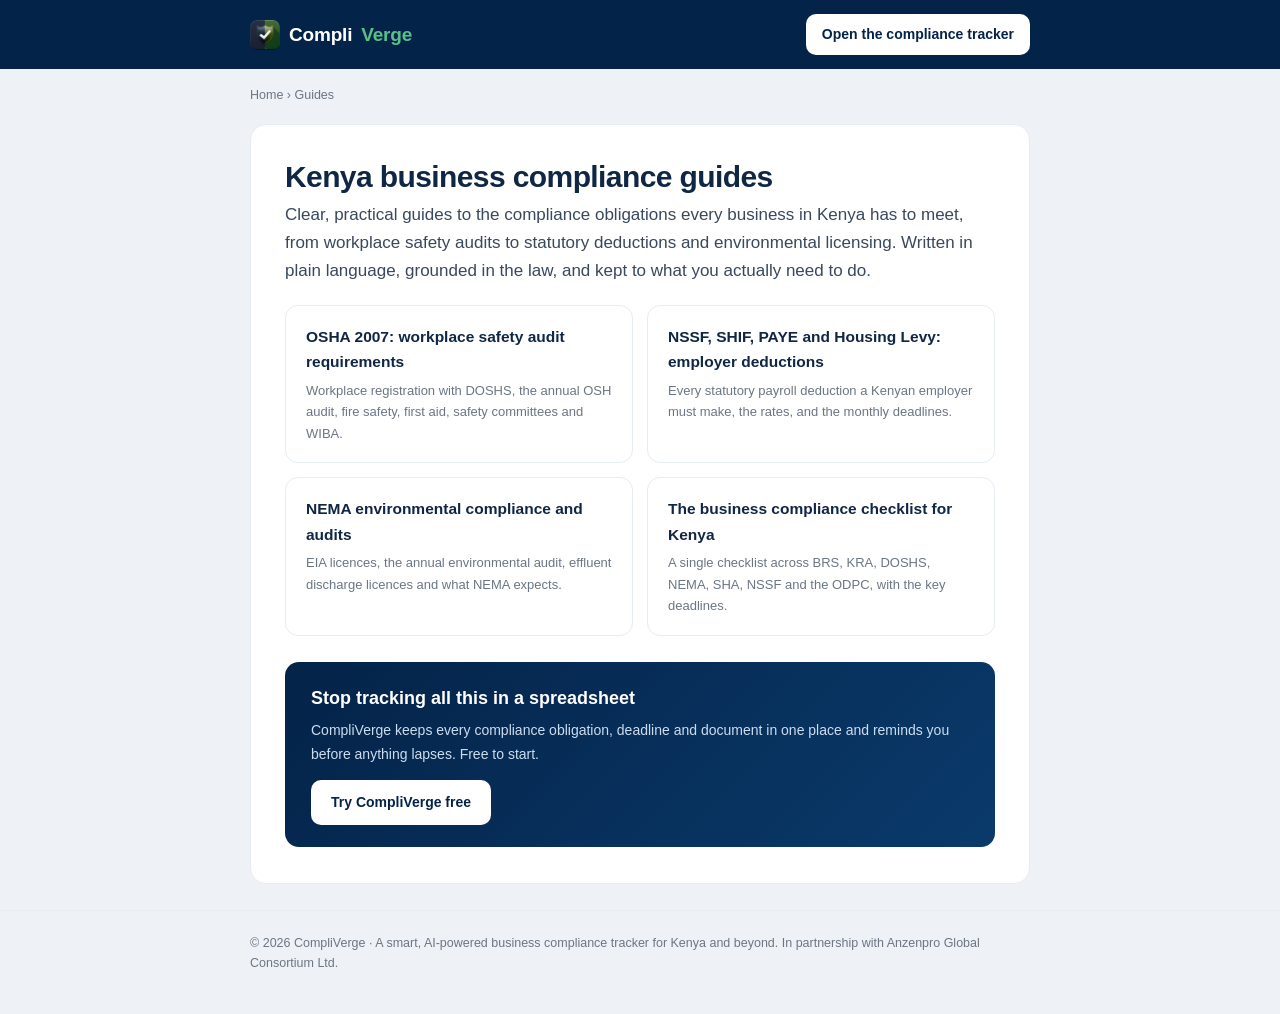
==== guides/index.html @ d0da2233 "Add SEO compliance guides hub and 5 content pages - New /guides/ hub + 4 keyword-targeted guide page" ====
<!doctype html>
<html lang="en">
<head>
<meta charset="utf-8">
<meta name="viewport" content="width=device-width, initial-scale=1">
<title>Kenya Business Compliance Guides | CompliVerge</title>
<meta name="description" content="Plain-language guides to business compliance in Kenya: OSHA 2007 safety audits, NSSF, SHIF and PAYE statutory deductions, NEMA environmental compliance, and a full business compliance checklist.">
<meta name="keywords" content="business compliance Kenya, compliance requirements Kenya, statutory compliance Kenya, OSHA 2007, NSSF SHIF PAYE, NEMA compliance, compliance checklist Kenya">
<link rel="canonical" href="https://compliverge.com/guides/">
<meta name="robots" content="index,follow">
<meta property="og:type" content="website">
<meta property="og:title" content="Kenya Business Compliance Guides | CompliVerge">
<meta property="og:description" content="Plain-language guides to staying compliant in Kenya: safety audits, statutory deductions, environmental compliance and more.">
<meta property="og:url" content="https://compliverge.com/guides/">
<meta property="og:site_name" content="CompliVerge">
<link rel="icon" href="/logo.png">
<link rel="stylesheet" href="/guides/guide.css">
<script type="application/ld+json">
{"@context":"https://schema.org","@type":"CollectionPage","name":"Kenya Business Compliance Guides","url":"https://compliverge.com/guides/","description":"Plain-language guides to business compliance in Kenya.","publisher":{"@type":"Organization","name":"CompliVerge","url":"https://compliverge.com/"},"breadcrumb":{"@type":"BreadcrumbList","itemListElement":[{"@type":"ListItem","position":1,"name":"Home","item":"https://compliverge.com/"},{"@type":"ListItem","position":2,"name":"Guides","item":"https://compliverge.com/guides/"}]}}
</script>
</head>
<body>
<header class="site"><div class="wrap">
  <a class="brand" href="https://compliverge.com/"><img src="/logo.png" alt="CompliVerge" width="30" height="30">Compli<span class="g">Verge</span></a>
  <a class="cta" href="https://compliverge.com/">Open the compliance tracker</a>
</div></header>

<div class="wrap">
  <nav class="crumb"><a href="https://compliverge.com/">Home</a> › Guides</nav>
  <article>
    <h1>Kenya business compliance guides</h1>
    <p class="lede">Clear, practical guides to the compliance obligations every business in Kenya has to meet, from workplace safety audits to statutory deductions and environmental licensing. Written in plain language, grounded in the law, and kept to what you actually need to do.</p>

    <div class="guide-grid">
      <a class="guide-card" href="/guides/osha-2007-audit-requirements-kenya.html">
        <div class="t">OSHA 2007: workplace safety audit requirements</div>
        <div class="d">Workplace registration with DOSHS, the annual OSH audit, fire safety, first aid, safety committees and WIBA.</div>
      </a>
      <a class="guide-card" href="/guides/nssf-shif-paye-employer-obligations-kenya.html">
        <div class="t">NSSF, SHIF, PAYE and Housing Levy: employer deductions</div>
        <div class="d">Every statutory payroll deduction a Kenyan employer must make, the rates, and the monthly deadlines.</div>
      </a>
      <a class="guide-card" href="/guides/nema-environmental-compliance-kenya.html">
        <div class="t">NEMA environmental compliance and audits</div>
        <div class="d">EIA licences, the annual environmental audit, effluent discharge licences and what NEMA expects.</div>
      </a>
      <a class="guide-card" href="/guides/business-compliance-checklist-kenya.html">
        <div class="t">The business compliance checklist for Kenya</div>
        <div class="d">A single checklist across BRS, KRA, DOSHS, NEMA, SHA, NSSF and the ODPC, with the key deadlines.</div>
      </a>
    </div>

    <div class="cta-box">
      <h3>Stop tracking all this in a spreadsheet</h3>
      <p>CompliVerge keeps every compliance obligation, deadline and document in one place and reminds you before anything lapses. Free to start.</p>
      <a href="https://compliverge.com/">Try CompliVerge free</a>
    </div>
  </article>
</div>

<footer class="site"><div class="wrap">
  &copy; 2026 CompliVerge · A smart, AI-powered <a href="https://compliverge.com/">business compliance tracker</a> for Kenya and beyond. In partnership with <a href="https://anzenproglobal.com" rel="noopener">Anzenpro Global Consortium Ltd</a>.
</div></footer>
</body>
</html>
---- guides/guide.css ----
/* CompliVerge guides, shared styles */
:root{--navy:#042348;--burgundy:#6c0a1b;--green:#1f7a4d;--ink:#0f2744;--ink-2:#39485c;--ink-3:#6b7684;--line:#e6ecf3;--bg:#eef1f5;--card:#ffffff}
*{box-sizing:border-box}
html,body{margin:0;max-width:100%;overflow-x:hidden}
body{font-family:-apple-system,"Segoe UI",Roboto,Helvetica,Arial,sans-serif;color:var(--ink-2);background:var(--bg);line-height:1.65;font-size:16px}
a{color:var(--navy);text-decoration:none}
a:hover{text-decoration:underline}
.wrap{max-width:820px;margin:0 auto;padding:0 20px}
header.site{background:var(--navy);padding:14px 0}
header.site .wrap{display:flex;align-items:center;justify-content:space-between;gap:12px}
.brand{display:flex;align-items:center;gap:9px;color:#fff;font-weight:700;font-size:19px;letter-spacing:-.01em}
.brand .g{color:#59c08a}
.brand img{width:30px;height:30px;border-radius:7px}
header.site a.cta{background:#fff;color:var(--navy);font-weight:600;font-size:14px;padding:9px 16px;border-radius:10px;white-space:nowrap}
header.site a.cta:hover{text-decoration:none;opacity:.92}
nav.crumb{font-size:12.5px;color:var(--ink-3);padding:16px 0 0}
nav.crumb a{color:var(--ink-3)}
article{background:var(--card);border:1px solid var(--line);border-radius:16px;padding:30px 34px;margin:18px 0 26px}
article h1{font-size:30px;line-height:1.2;color:var(--ink);margin:4px 0 6px;letter-spacing:-.02em}
article .lede{font-size:17px;color:var(--ink-2);margin:0 0 20px}
article h2{font-size:21px;color:var(--ink);margin:30px 0 10px;letter-spacing:-.01em}
article h3{font-size:16px;color:var(--navy);margin:20px 0 6px}
article p{margin:10px 0}
article ul,article ol{margin:10px 0;padding-left:22px}
article li{margin:6px 0}
.meta{font-size:12.5px;color:var(--ink-3);margin-bottom:18px}
table{width:100%;border-collapse:collapse;margin:16px 0;font-size:14px}
th,td{text-align:left;padding:9px 12px;border-bottom:1px solid var(--line);vertical-align:top}
th{color:var(--ink);font-weight:600;background:#f7f9fc}
.note{background:#f6f8fb;border-left:3px solid var(--navy);padding:12px 15px;border-radius:8px;font-size:14px;margin:18px 0}
.cta-box{background:linear-gradient(135deg,#042348,#0a3a6b);color:#fff;border-radius:14px;padding:22px 26px;margin:26px 0 6px}
.cta-box h3{color:#fff;margin:0 0 6px;font-size:18px}
.cta-box p{color:#cdddf0;margin:0 0 14px;font-size:14px}
.cta-box a{display:inline-block;background:#fff;color:var(--navy);font-weight:600;padding:11px 20px;border-radius:10px;font-size:14px}
.cta-box a:hover{text-decoration:none;opacity:.92}
.related{margin:22px 0}
.related a{display:block;padding:8px 0;border-bottom:1px solid var(--line);font-weight:500}
footer.site{border-top:1px solid var(--line);padding:22px 0 40px;font-size:12.5px;color:var(--ink-3)}
footer.site a{color:var(--ink-3)}
.guide-grid{display:grid;grid-template-columns:repeat(2,1fr);gap:14px;margin:18px 0}
.guide-card{display:block;background:var(--card);border:1px solid var(--line);border-radius:13px;padding:18px 20px}
.guide-card:hover{box-shadow:0 6px 20px rgba(4,35,72,.08);text-decoration:none}
.guide-card .t{font-weight:600;color:var(--ink);font-size:15.5px}
.guide-card .d{font-size:13px;color:var(--ink-3);margin-top:5px}
@media(max-width:620px){
  article{padding:22px 20px}
  article h1{font-size:25px}
  .guide-grid{grid-template-columns:1fr}
  header.site .wrap{flex-wrap:wrap}
}
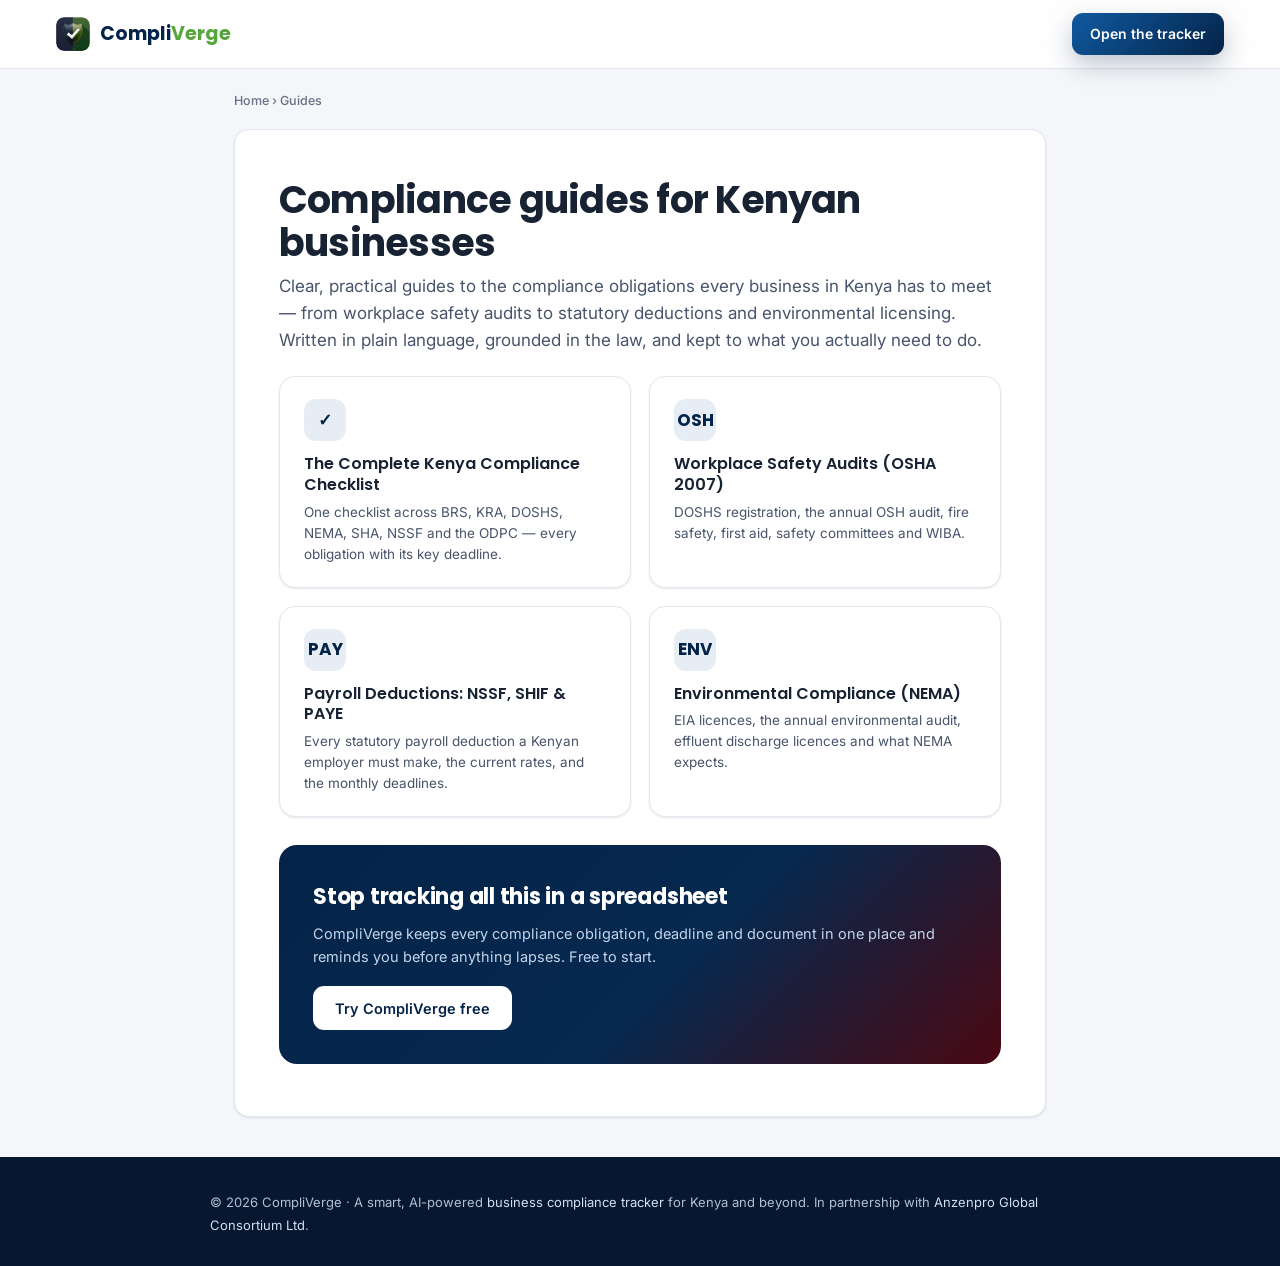
==== commit 7dbd8e20: "Restyle guides to match CompliVerge's design system + cleaner names - guide.css rebuilt on the app's" ====
--- a/guides/index.html
+++ b/guides/index.html
@@ -20,33 +20,37 @@
 </script>
 </head>
 <body>
-<header class="site"><div class="wrap">
-  <a class="brand" href="https://compliverge.com/"><img src="/logo.png" alt="CompliVerge" width="30" height="30">Compli<span class="g">Verge</span></a>
-  <a class="cta" href="https://compliverge.com/">Open the compliance tracker</a>
-</div></header>
+<header class="site">
+  <a class="brand" href="https://compliverge.com/"><img src="/logo.png" alt="CompliVerge"><b>Compli<span class="a">Verge</span></b></a>
+  <a class="cta" href="https://compliverge.com/">Open the tracker</a>
+</header>
 
 <div class="wrap">
   <nav class="crumb"><a href="https://compliverge.com/">Home</a> › Guides</nav>
   <article>
-    <h1>Kenya business compliance guides</h1>
-    <p class="lede">Clear, practical guides to the compliance obligations every business in Kenya has to meet, from workplace safety audits to statutory deductions and environmental licensing. Written in plain language, grounded in the law, and kept to what you actually need to do.</p>
+    <h1>Compliance guides for Kenyan businesses</h1>
+    <p class="lede">Clear, practical guides to the compliance obligations every business in Kenya has to meet — from workplace safety audits to statutory deductions and environmental licensing. Written in plain language, grounded in the law, and kept to what you actually need to do.</p>
 
     <div class="guide-grid">
+      <a class="guide-card" href="/guides/business-compliance-checklist-kenya.html">
+        <div class="ic">✓</div>
+        <div class="t">The Complete Kenya Compliance Checklist</div>
+        <div class="d">One checklist across BRS, KRA, DOSHS, NEMA, SHA, NSSF and the ODPC — every obligation with its key deadline.</div>
+      </a>
       <a class="guide-card" href="/guides/osha-2007-audit-requirements-kenya.html">
-        <div class="t">OSHA 2007: workplace safety audit requirements</div>
-        <div class="d">Workplace registration with DOSHS, the annual OSH audit, fire safety, first aid, safety committees and WIBA.</div>
+        <div class="ic">OSH</div>
+        <div class="t">Workplace Safety Audits (OSHA 2007)</div>
+        <div class="d">DOSHS registration, the annual OSH audit, fire safety, first aid, safety committees and WIBA.</div>
       </a>
       <a class="guide-card" href="/guides/nssf-shif-paye-employer-obligations-kenya.html">
-        <div class="t">NSSF, SHIF, PAYE and Housing Levy: employer deductions</div>
-        <div class="d">Every statutory payroll deduction a Kenyan employer must make, the rates, and the monthly deadlines.</div>
+        <div class="ic">PAY</div>
+        <div class="t">Payroll Deductions: NSSF, SHIF &amp; PAYE</div>
+        <div class="d">Every statutory payroll deduction a Kenyan employer must make, the current rates, and the monthly deadlines.</div>
       </a>
       <a class="guide-card" href="/guides/nema-environmental-compliance-kenya.html">
-        <div class="t">NEMA environmental compliance and audits</div>
+        <div class="ic">ENV</div>
+        <div class="t">Environmental Compliance (NEMA)</div>
         <div class="d">EIA licences, the annual environmental audit, effluent discharge licences and what NEMA expects.</div>
-      </a>
-      <a class="guide-card" href="/guides/business-compliance-checklist-kenya.html">
-        <div class="t">The business compliance checklist for Kenya</div>
-        <div class="d">A single checklist across BRS, KRA, DOSHS, NEMA, SHA, NSSF and the ODPC, with the key deadlines.</div>
       </a>
     </div>
 
--- a/guides/guide.css
+++ b/guides/guide.css
@@ -1,50 +1,91 @@
-/* CompliVerge guides, shared styles */
-:root{--navy:#042348;--burgundy:#6c0a1b;--green:#1f7a4d;--ink:#0f2744;--ink-2:#39485c;--ink-3:#6b7684;--line:#e6ecf3;--bg:#eef1f5;--card:#ffffff}
-*{box-sizing:border-box}
-html,body{margin:0;max-width:100%;overflow-x:hidden}
-body{font-family:-apple-system,"Segoe UI",Roboto,Helvetica,Arial,sans-serif;color:var(--ink-2);background:var(--bg);line-height:1.65;font-size:16px}
-a{color:var(--navy);text-decoration:none}
+@import url('https://fonts.googleapis.com/css2?family=Poppins:wght@400;500;600;700&family=Inter:wght@400;500;600;700&display=swap');
+
+/* CompliVerge guides — shares the app's design system */
+:root{
+  --navy:#042348;--navy-line:#0a3a6b;--navy-bright:#0f5aa0;
+  --brand:#042348;--brand-bright:#0f5aa0;--brand-soft:#E7EDF4;
+  --burgundy:#6c0a1b;--green:#57a53d;
+  --ink:#172233;--ink-2:#48546b;--ink-3:#667085;
+  --canvas:#F5F6F9;--white:#FFFFFF;--line:#E2E7EF;
+  --shadow-sm:0 1px 2px rgba(4,35,72,.06),0 1px 3px rgba(4,35,72,.05);
+  --shadow-md:0 4px 12px rgba(4,35,72,.09),0 2px 6px rgba(4,35,72,.05);
+  --shadow-lg:0 18px 44px rgba(4,35,72,.18),0 6px 16px rgba(4,35,72,.09);
+  --radius:15px;--radius-sm:11px;
+}
+*{box-sizing:border-box;margin:0;padding:0}
+html,body{max-width:100%;overflow-x:hidden}
+body{font-family:'Inter',system-ui,sans-serif;color:var(--ink);background:var(--canvas);-webkit-font-smoothing:antialiased;font-size:15px;line-height:1.6}
+h1,h2,h3,h4{font-family:'Poppins',sans-serif;font-weight:600;letter-spacing:-.011em;color:var(--ink)}
+a{color:var(--navy-bright);text-decoration:none}
 a:hover{text-decoration:underline}
-.wrap{max-width:820px;margin:0 auto;padding:0 20px}
-header.site{background:var(--navy);padding:14px 0}
-header.site .wrap{display:flex;align-items:center;justify-content:space-between;gap:12px}
-.brand{display:flex;align-items:center;gap:9px;color:#fff;font-weight:700;font-size:19px;letter-spacing:-.01em}
-.brand .g{color:#59c08a}
-.brand img{width:30px;height:30px;border-radius:7px}
-header.site a.cta{background:#fff;color:var(--navy);font-weight:600;font-size:14px;padding:9px 16px;border-radius:10px;white-space:nowrap}
-header.site a.cta:hover{text-decoration:none;opacity:.92}
-nav.crumb{font-size:12.5px;color:var(--ink-3);padding:16px 0 0}
+
+/* Nav — mirrors the app's .lp-nav */
+header.site{position:sticky;top:0;z-index:20;display:flex;align-items:center;justify-content:space-between;gap:16px;padding:13px clamp(16px,5vw,56px);background:rgba(255,255,255,.88);backdrop-filter:blur(12px);-webkit-backdrop-filter:blur(12px);border-bottom:1px solid var(--line)}
+header.site .brand{display:flex;align-items:center;gap:10px}
+header.site .brand img{width:34px;height:34px;border-radius:8px}
+header.site .brand b{font-family:'Poppins';font-size:19px;font-weight:700;color:var(--navy)}
+header.site .brand b .a{color:var(--green)}
+header.site a.cta{display:inline-flex;align-items:center;height:42px;padding:0 18px;border-radius:var(--radius-sm);font-weight:600;font-size:14px;background:linear-gradient(135deg,#0f5aa0,#042348);color:#fff;box-shadow:0 10px 24px rgba(4,35,72,.25);transition:.18s;white-space:nowrap}
+header.site a.cta:hover{transform:translateY(-2px);text-decoration:none}
+
+.wrap{max-width:860px;margin:0 auto;padding:0 clamp(16px,5vw,24px)}
+
+nav.crumb{font-size:12.5px;color:var(--ink-3);padding:22px 0 0;font-weight:500}
 nav.crumb a{color:var(--ink-3)}
-article{background:var(--card);border:1px solid var(--line);border-radius:16px;padding:30px 34px;margin:18px 0 26px}
-article h1{font-size:30px;line-height:1.2;color:var(--ink);margin:4px 0 6px;letter-spacing:-.02em}
-article .lede{font-size:17px;color:var(--ink-2);margin:0 0 20px}
-article h2{font-size:21px;color:var(--ink);margin:30px 0 10px;letter-spacing:-.01em}
-article h3{font-size:16px;color:var(--navy);margin:20px 0 6px}
-article p{margin:10px 0}
-article ul,article ol{margin:10px 0;padding-left:22px}
+nav.crumb a:hover{color:var(--navy)}
+
+/* Article card */
+article{background:var(--white);border:1px solid var(--line);border-radius:var(--radius);padding:clamp(26px,4vw,44px);margin:18px 0 30px;box-shadow:var(--shadow-sm)}
+article h1{font-family:'Poppins';font-weight:700;font-size:clamp(27px,4vw,38px);line-height:1.14;letter-spacing:-.02em;color:var(--ink);margin:4px 0 8px}
+article .lede{font-size:17px;color:var(--ink-2);line-height:1.6;margin:0 0 22px}
+article h2{font-family:'Poppins';font-weight:600;font-size:21px;color:var(--ink);margin:32px 0 10px}
+article h3{font-family:'Poppins';font-weight:600;font-size:16px;color:var(--navy);margin:20px 0 6px}
+article p{margin:11px 0;color:var(--ink-2)}
+article strong{color:var(--ink);font-weight:600}
+article ul,article ol{margin:11px 0;padding-left:22px;color:var(--ink-2)}
 article li{margin:6px 0}
-.meta{font-size:12.5px;color:var(--ink-3);margin-bottom:18px}
-table{width:100%;border-collapse:collapse;margin:16px 0;font-size:14px}
-th,td{text-align:left;padding:9px 12px;border-bottom:1px solid var(--line);vertical-align:top}
-th{color:var(--ink);font-weight:600;background:#f7f9fc}
-.note{background:#f6f8fb;border-left:3px solid var(--navy);padding:12px 15px;border-radius:8px;font-size:14px;margin:18px 0}
-.cta-box{background:linear-gradient(135deg,#042348,#0a3a6b);color:#fff;border-radius:14px;padding:22px 26px;margin:26px 0 6px}
-.cta-box h3{color:#fff;margin:0 0 6px;font-size:18px}
-.cta-box p{color:#cdddf0;margin:0 0 14px;font-size:14px}
-.cta-box a{display:inline-block;background:#fff;color:var(--navy);font-weight:600;padding:11px 20px;border-radius:10px;font-size:14px}
-.cta-box a:hover{text-decoration:none;opacity:.92}
-.related{margin:22px 0}
-.related a{display:block;padding:8px 0;border-bottom:1px solid var(--line);font-weight:500}
-footer.site{border-top:1px solid var(--line);padding:22px 0 40px;font-size:12.5px;color:var(--ink-3)}
-footer.site a{color:var(--ink-3)}
-.guide-grid{display:grid;grid-template-columns:repeat(2,1fr);gap:14px;margin:18px 0}
-.guide-card{display:block;background:var(--card);border:1px solid var(--line);border-radius:13px;padding:18px 20px}
-.guide-card:hover{box-shadow:0 6px 20px rgba(4,35,72,.08);text-decoration:none}
-.guide-card .t{font-weight:600;color:var(--ink);font-size:15.5px}
-.guide-card .d{font-size:13px;color:var(--ink-3);margin-top:5px}
-@media(max-width:620px){
+.meta{font-size:12.5px;color:var(--ink-3);margin:0 0 20px;line-height:1.5}
+
+/* Tables */
+table{width:100%;border-collapse:separate;border-spacing:0;margin:18px 0;font-size:14px;border:1px solid var(--line);border-radius:12px;overflow:hidden}
+th,td{text-align:left;padding:11px 14px;border-bottom:1px solid var(--line);vertical-align:top}
+th{font-family:'Poppins';color:var(--ink);font-weight:600;background:var(--brand-soft);font-size:13px}
+tr:last-child td{border-bottom:none}
+td{color:var(--ink-2)}
+
+/* Note callout */
+.note{background:var(--brand-soft);border-left:3px solid var(--navy);padding:13px 16px;border-radius:0 10px 10px 0;font-size:14px;color:var(--ink-2);margin:20px 0}
+
+/* CTA — mirrors the app's .lp-cta gradient */
+.cta-box{background:linear-gradient(135deg,#042348,#06294f 55%,#4a0812);border-radius:18px;padding:clamp(24px,4vw,34px);margin:28px 0 8px;color:#fff}
+.cta-box h3{font-family:'Poppins';font-weight:700;color:#fff;margin:0 0 8px;font-size:clamp(18px,2.4vw,22px)}
+.cta-box p{color:#c3d5ec;margin:0 0 18px;font-size:14.5px;line-height:1.6}
+.cta-box a{display:inline-flex;align-items:center;height:44px;padding:0 22px;background:#fff;color:var(--navy);font-weight:600;border-radius:var(--radius-sm);font-size:14.5px;transition:.18s}
+.cta-box a:hover{transform:translateY(-2px);text-decoration:none;box-shadow:0 10px 24px rgba(0,0,0,.2)}
+
+/* Related links */
+.related{margin:26px 0 4px}
+.related>strong{display:block;font-family:'Poppins';font-size:13px;color:var(--ink-3);letter-spacing:.03em;text-transform:uppercase;margin-bottom:8px}
+.related a{display:block;padding:11px 0;border-bottom:1px solid var(--line);font-weight:500;color:var(--navy);font-size:14.5px}
+.related a:last-child{border-bottom:none}
+.related a:hover{color:var(--navy-bright)}
+
+/* Hub grid — mirrors the app's .lp-feat cards */
+.guide-grid{display:grid;grid-template-columns:repeat(2,1fr);gap:18px;margin:22px 0 4px}
+.guide-card{display:block;background:var(--white);border:1px solid var(--line);border-radius:16px;padding:22px 24px;box-shadow:var(--shadow-sm);transition:.2s}
+.guide-card:hover{transform:translateY(-4px);box-shadow:var(--shadow-md);text-decoration:none}
+.guide-card .ic{width:42px;height:42px;border-radius:12px;display:grid;place-items:center;background:var(--brand-soft);color:var(--navy);font-family:'Poppins';font-weight:700;font-size:17px;margin-bottom:13px}
+.guide-card .t{font-family:'Poppins';font-weight:600;color:var(--ink);font-size:16px;line-height:1.3}
+.guide-card .d{font-size:13.5px;color:var(--ink-2);margin-top:6px;line-height:1.55}
+
+/* Footer — mirrors the app's .lp-foot */
+footer.site{background:#06182f;color:#aebfd6;padding:34px clamp(16px,5vw,56px) 30px;margin-top:40px;font-size:13px;line-height:1.7}
+footer.site .wrap{padding:0}
+footer.site a{color:#cfe0f5}
+footer.site a:hover{color:#fff}
+
+@media(max-width:640px){
+  .guide-grid{grid-template-columns:1fr}
   article{padding:22px 20px}
-  article h1{font-size:25px}
-  .guide-grid{grid-template-columns:1fr}
-  header.site .wrap{flex-wrap:wrap}
+  header.site a.cta{height:38px;padding:0 14px;font-size:13px}
 }
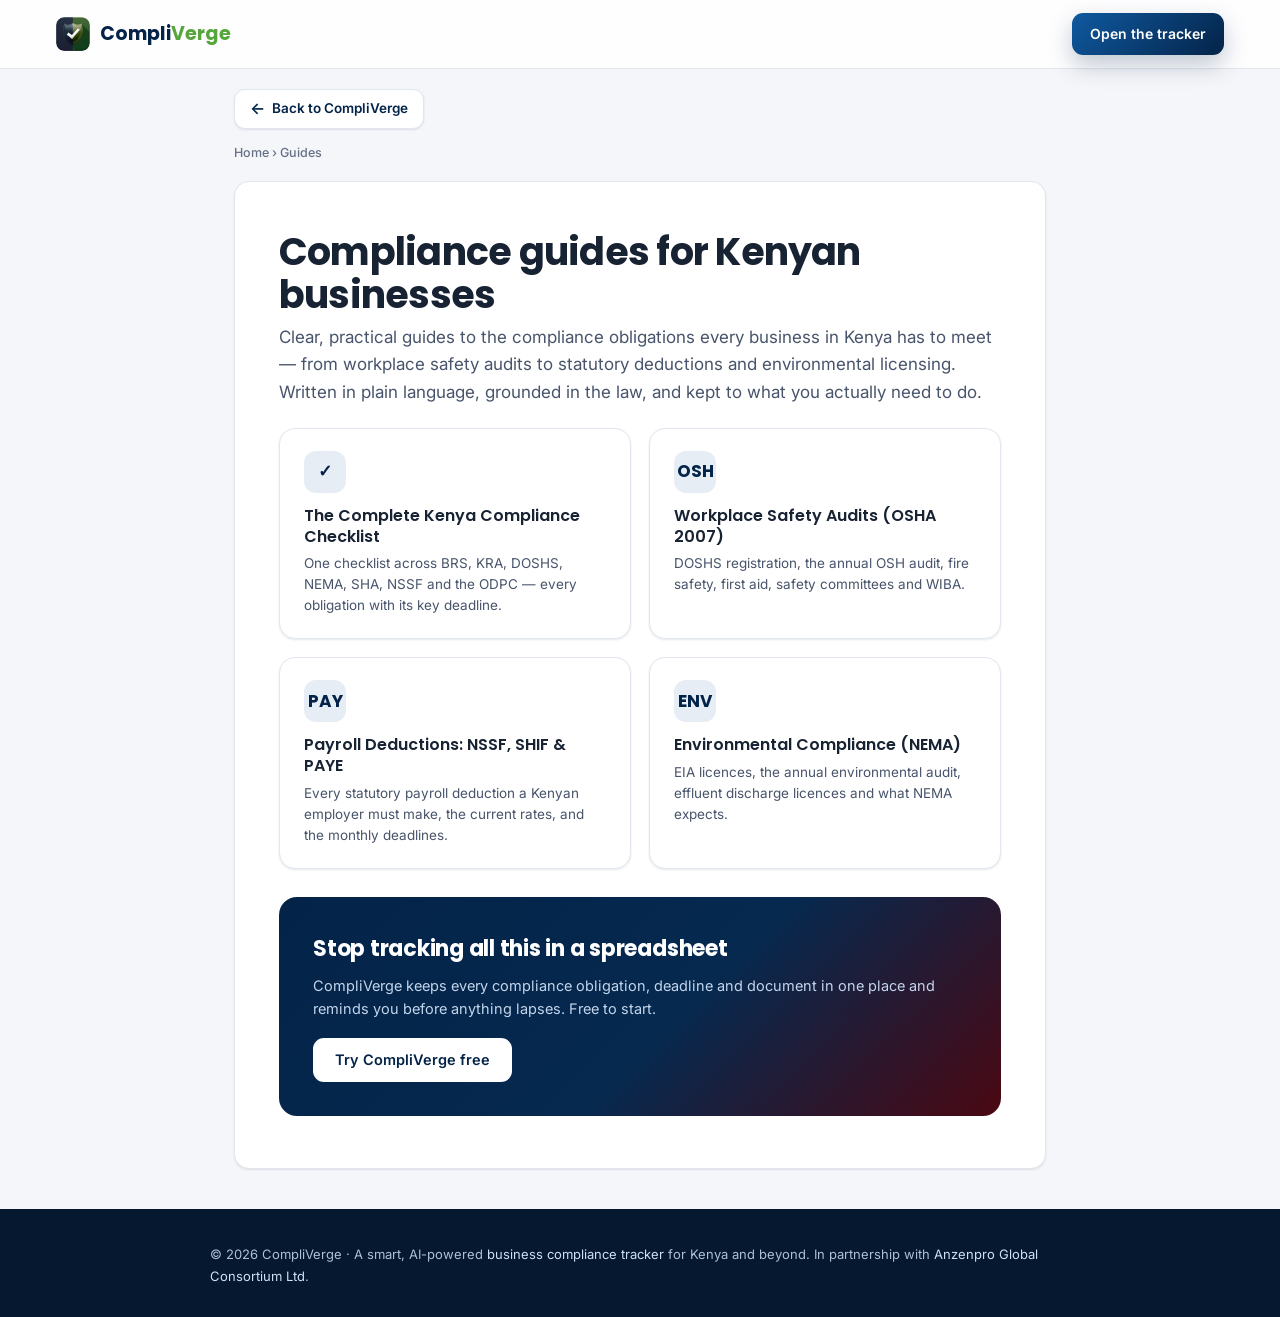
==== commit e2a91693: "Add "Back to CompliVerge" button to all guide pages - Styled back button at the top of every guide (" ====
--- a/guides/index.html
+++ b/guides/index.html
@@ -3,6 +3,7 @@
 <head>
 <meta charset="utf-8">
 <meta name="viewport" content="width=device-width, initial-scale=1">
+<script>(function(){try{var m=localStorage.getItem("cv-theme")||"auto";var d=m==="dark"||(m==="auto"&&window.matchMedia("(prefers-color-scheme:dark)").matches);var r=document.documentElement;r.classList.toggle("dark",d);r.style.colorScheme=d?"dark":"light";}catch(e){}})();</script>
 <title>Kenya Business Compliance Guides | CompliVerge</title>
 <meta name="description" content="Plain-language guides to business compliance in Kenya: OSHA 2007 safety audits, NSSF, SHIF and PAYE statutory deductions, NEMA environmental compliance, and a full business compliance checklist.">
 <meta name="keywords" content="business compliance Kenya, compliance requirements Kenya, statutory compliance Kenya, OSHA 2007, NSSF SHIF PAYE, NEMA compliance, compliance checklist Kenya">
@@ -26,6 +27,7 @@
 </header>
 
 <div class="wrap">
+  <a class="backlink" href="https://compliverge.com/"><span class="arw">←</span> Back to CompliVerge</a>
   <nav class="crumb"><a href="https://compliverge.com/">Home</a> › Guides</nav>
   <article>
     <h1>Compliance guides for Kenyan businesses</h1>
--- a/guides/guide.css
+++ b/guides/guide.css
@@ -30,7 +30,11 @@
 
 .wrap{max-width:860px;margin:0 auto;padding:0 clamp(16px,5vw,24px)}
 
+.backlink{display:inline-flex;align-items:center;gap:7px;margin:20px 0 0;font-size:13.5px;font-weight:600;color:var(--navy);background:var(--white);border:1px solid var(--line);padding:8px 15px;border-radius:var(--radius-sm);box-shadow:var(--shadow-sm);transition:.16s}
+.backlink:hover{border-color:var(--navy);text-decoration:none;transform:translateX(-3px)}
+.backlink .arw{font-size:16px;line-height:1;margin-top:-1px}
 nav.crumb{font-size:12.5px;color:var(--ink-3);padding:22px 0 0;font-weight:500}
+.backlink + nav.crumb{padding-top:14px}
 nav.crumb a{color:var(--ink-3)}
 nav.crumb a:hover{color:var(--navy)}
 
@@ -60,7 +64,7 @@
 .cta-box{background:linear-gradient(135deg,#042348,#06294f 55%,#4a0812);border-radius:18px;padding:clamp(24px,4vw,34px);margin:28px 0 8px;color:#fff}
 .cta-box h3{font-family:'Poppins';font-weight:700;color:#fff;margin:0 0 8px;font-size:clamp(18px,2.4vw,22px)}
 .cta-box p{color:#c3d5ec;margin:0 0 18px;font-size:14.5px;line-height:1.6}
-.cta-box a{display:inline-flex;align-items:center;height:44px;padding:0 22px;background:#fff;color:var(--navy);font-weight:600;border-radius:var(--radius-sm);font-size:14.5px;transition:.18s}
+.cta-box a{display:inline-flex;align-items:center;height:44px;padding:0 22px;background:#fff;color:#042348;font-weight:600;border-radius:var(--radius-sm);font-size:14.5px;transition:.18s}
 .cta-box a:hover{transform:translateY(-2px);text-decoration:none;box-shadow:0 10px 24px rgba(0,0,0,.2)}
 
 /* Related links */
@@ -84,6 +88,20 @@
 footer.site a{color:#cfe0f5}
 footer.site a:hover{color:#fff}
 
+/* Dark mode — mirrors the app; html.dark is set by the inline theme
+   script (saved theme, or the device/system setting when on auto). */
+:root{color-scheme:light}
+html.dark{
+  color-scheme:dark;
+  --navy:#d6e4f7;--brand:#d6e4f7;--navy-bright:#6fa9e8;--brand-bright:#6fa9e8;--navy-line:#30557f;
+  --brand-soft:#17263f;
+  --ink:#eaf0f8;--ink-2:#afbacd;--ink-3:#7f8ba0;
+  --canvas:#0a0e16;--white:#151c28;--line:#273243;
+  --shadow-sm:0 1px 2px rgba(0,0,0,.55);--shadow-md:0 8px 22px rgba(0,0,0,.6);--shadow-lg:0 24px 56px rgba(0,0,0,.72);
+}
+html.dark header.site{background:rgba(16,20,30,.9);border-bottom-color:var(--line)}
+html.dark article{box-shadow:var(--shadow-sm)}
+
 @media(max-width:640px){
   .guide-grid{grid-template-columns:1fr}
   article{padding:22px 20px}
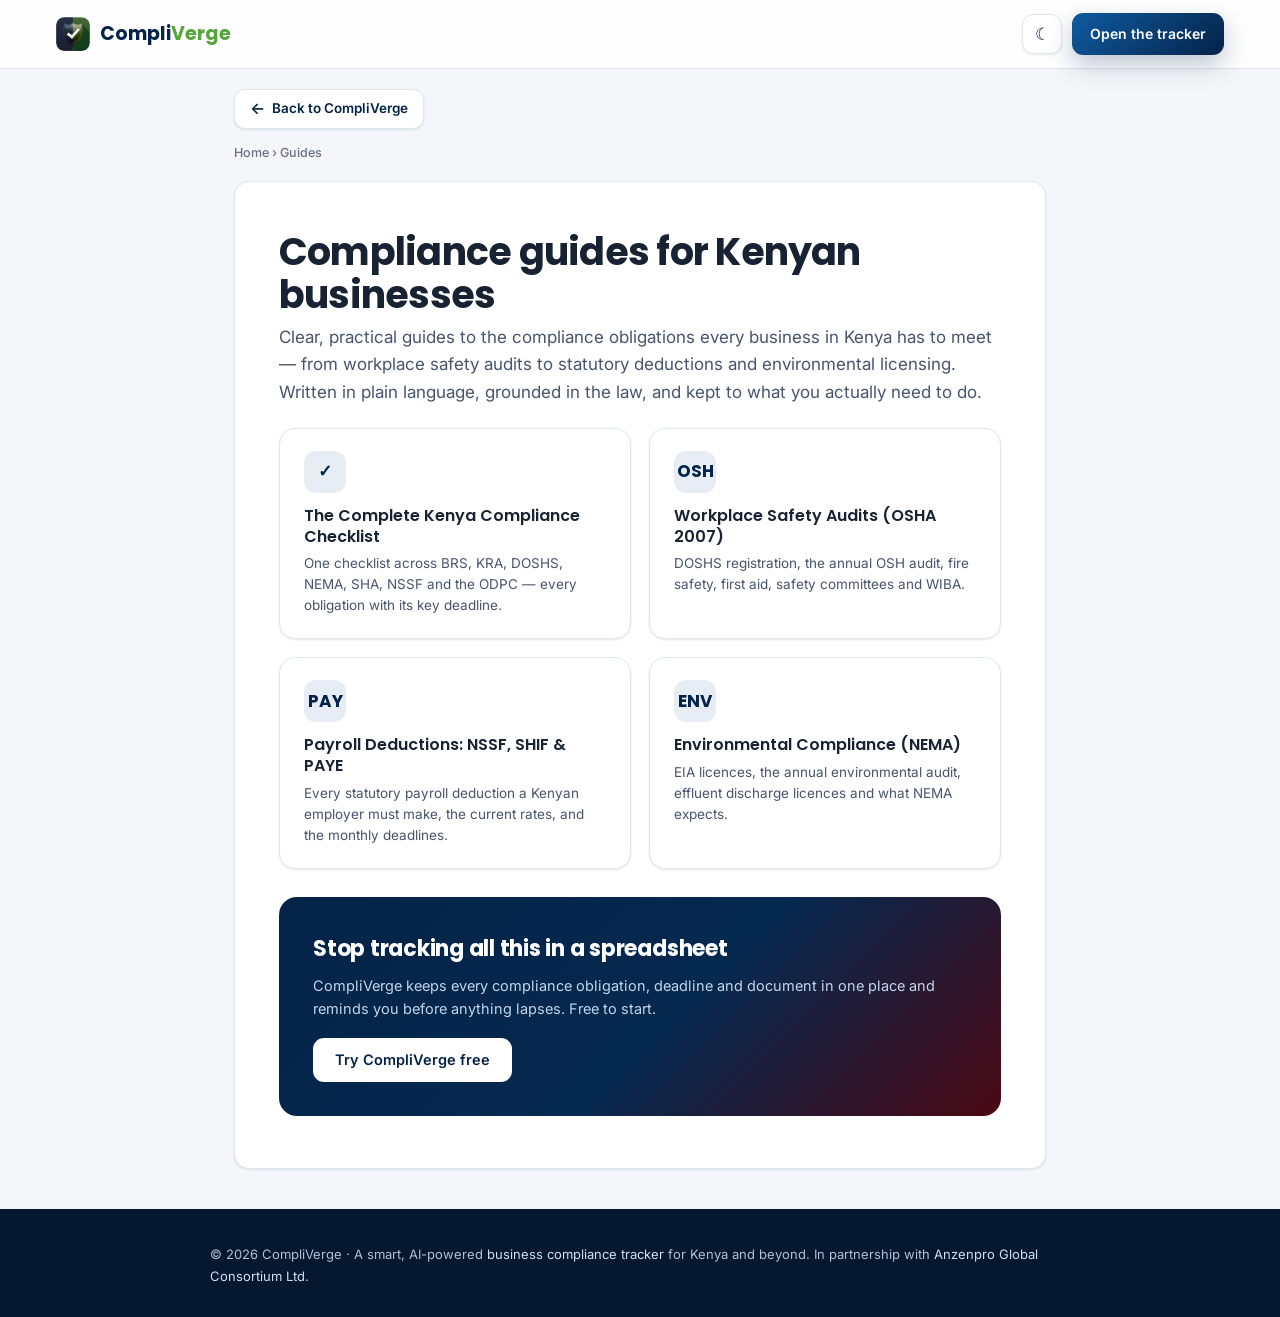
==== commit b6b18790: "Fix stale-CSS dark mode + add a theme toggle Root cause: the stylesheet link was unversioned, so bro" ====
--- a/guides/index.html
+++ b/guides/index.html
@@ -3,7 +3,7 @@
 <head>
 <meta charset="utf-8">
 <meta name="viewport" content="width=device-width, initial-scale=1">
-<script>(function(){try{var m=localStorage.getItem("cv-theme")||"auto";var d=m==="dark"||(m==="auto"&&window.matchMedia("(prefers-color-scheme:dark)").matches);var r=document.documentElement;r.classList.toggle("dark",d);r.style.colorScheme=d?"dark":"light";}catch(e){}})();</script>
+<script>(function(){try{var t=localStorage.getItem("cv-theme");var r=document.documentElement;if(t==="dark"){r.classList.add("cv-dark");r.style.colorScheme="dark";}else if(t==="light"){r.classList.add("cv-light");r.style.colorScheme="light";}}catch(e){}})();</script>
 <title>Kenya Business Compliance Guides | CompliVerge</title>
 <meta name="description" content="Plain-language guides to business compliance in Kenya: OSHA 2007 safety audits, NSSF, SHIF and PAYE statutory deductions, NEMA environmental compliance, and a full business compliance checklist.">
 <meta name="keywords" content="business compliance Kenya, compliance requirements Kenya, statutory compliance Kenya, OSHA 2007, NSSF SHIF PAYE, NEMA compliance, compliance checklist Kenya">
@@ -15,7 +15,7 @@
 <meta property="og:url" content="https://compliverge.com/guides/">
 <meta property="og:site_name" content="CompliVerge">
 <link rel="icon" href="/logo.png">
-<link rel="stylesheet" href="/guides/guide.css">
+<link rel="stylesheet" href="/guides/guide.css?v=5">
 <script type="application/ld+json">
 {"@context":"https://schema.org","@type":"CollectionPage","name":"Kenya Business Compliance Guides","url":"https://compliverge.com/guides/","description":"Plain-language guides to business compliance in Kenya.","publisher":{"@type":"Organization","name":"CompliVerge","url":"https://compliverge.com/"},"breadcrumb":{"@type":"BreadcrumbList","itemListElement":[{"@type":"ListItem","position":1,"name":"Home","item":"https://compliverge.com/"},{"@type":"ListItem","position":2,"name":"Guides","item":"https://compliverge.com/guides/"}]}}
 </script>
@@ -23,7 +23,7 @@
 <body>
 <header class="site">
   <a class="brand" href="https://compliverge.com/"><img src="/logo.png" alt="CompliVerge"><b>Compli<span class="a">Verge</span></b></a>
-  <a class="cta" href="https://compliverge.com/">Open the tracker</a>
+  <div class="header-cta"><button class="themetog" id="themeToggle" type="button" aria-label="Toggle dark mode" onclick="cvToggleTheme()">☾</button><a class="cta" href="https://compliverge.com/">Open the tracker</a></div>
 </header>
 
 <div class="wrap">
@@ -67,5 +67,12 @@
 <footer class="site"><div class="wrap">
   &copy; 2026 CompliVerge · A smart, AI-powered <a href="https://compliverge.com/">business compliance tracker</a> for Kenya and beyond. In partnership with <a href="https://anzenproglobal.com" rel="noopener">Anzenpro Global Consortium Ltd</a>.
 </div></footer>
+<script>
+function cvEffectiveDark(){var r=document.documentElement;return r.classList.contains('cv-dark')||(!r.classList.contains('cv-light')&&window.matchMedia('(prefers-color-scheme: dark)').matches);}
+function cvSyncToggle(){try{var b=document.getElementById('themeToggle');if(b)b.textContent=cvEffectiveDark()?'☀':'☾';}catch(e){}}
+function cvToggleTheme(){try{var r=document.documentElement,next=cvEffectiveDark()?'light':'dark';r.classList.remove('cv-dark','cv-light');r.classList.add(next==='dark'?'cv-dark':'cv-light');r.style.colorScheme=next;try{localStorage.setItem('cv-theme',next);}catch(e){}cvSyncToggle();}catch(e){}}
+cvSyncToggle();
+try{window.matchMedia('(prefers-color-scheme: dark)').addEventListener('change',cvSyncToggle);}catch(e){}
+</script>
 </body>
 </html>
--- a/guides/guide.css
+++ b/guides/guide.css
@@ -88,10 +88,23 @@
 footer.site a{color:#cfe0f5}
 footer.site a:hover{color:#fff}
 
-/* Dark mode — mirrors the app; html.dark is set by the inline theme
-   script (saved theme, or the device/system setting when on auto). */
+/* Dark mode.
+   Default: follow the device / system setting (pure CSS media query, no JS).
+   The sun/moon toggle can force dark (html.cv-dark) or force light
+   (html.cv-light), overriding the system setting, and persists per visitor. */
 :root{color-scheme:light}
-html.dark{
+@media (prefers-color-scheme: dark){
+  html:not(.cv-light){
+    color-scheme:dark;
+    --navy:#d6e4f7;--brand:#d6e4f7;--navy-bright:#6fa9e8;--brand-bright:#6fa9e8;--navy-line:#30557f;
+    --brand-soft:#17263f;
+    --ink:#eaf0f8;--ink-2:#afbacd;--ink-3:#7f8ba0;
+    --canvas:#0a0e16;--white:#151c28;--line:#273243;
+    --shadow-sm:0 1px 2px rgba(0,0,0,.55);--shadow-md:0 8px 22px rgba(0,0,0,.6);--shadow-lg:0 24px 56px rgba(0,0,0,.72);
+  }
+  html:not(.cv-light) header.site{background:rgba(16,20,30,.9);border-bottom-color:var(--line)}
+}
+html.cv-dark{
   color-scheme:dark;
   --navy:#d6e4f7;--brand:#d6e4f7;--navy-bright:#6fa9e8;--brand-bright:#6fa9e8;--navy-line:#30557f;
   --brand-soft:#17263f;
@@ -99,8 +112,12 @@
   --canvas:#0a0e16;--white:#151c28;--line:#273243;
   --shadow-sm:0 1px 2px rgba(0,0,0,.55);--shadow-md:0 8px 22px rgba(0,0,0,.6);--shadow-lg:0 24px 56px rgba(0,0,0,.72);
 }
-html.dark header.site{background:rgba(16,20,30,.9);border-bottom-color:var(--line)}
-html.dark article{box-shadow:var(--shadow-sm)}
+html.cv-dark header.site{background:rgba(16,20,30,.9);border-bottom-color:var(--line)}
+
+/* Theme toggle button */
+.header-cta{display:flex;align-items:center;gap:10px}
+.themetog{display:inline-flex;align-items:center;justify-content:center;width:40px;height:40px;border-radius:var(--radius-sm);background:var(--white);border:1px solid var(--line);color:var(--navy);font-size:17px;line-height:1;cursor:pointer;box-shadow:var(--shadow-sm);transition:.16s;flex-shrink:0;padding:0}
+.themetog:hover{border-color:var(--navy)}
 
 @media(max-width:640px){
   .guide-grid{grid-template-columns:1fr}
